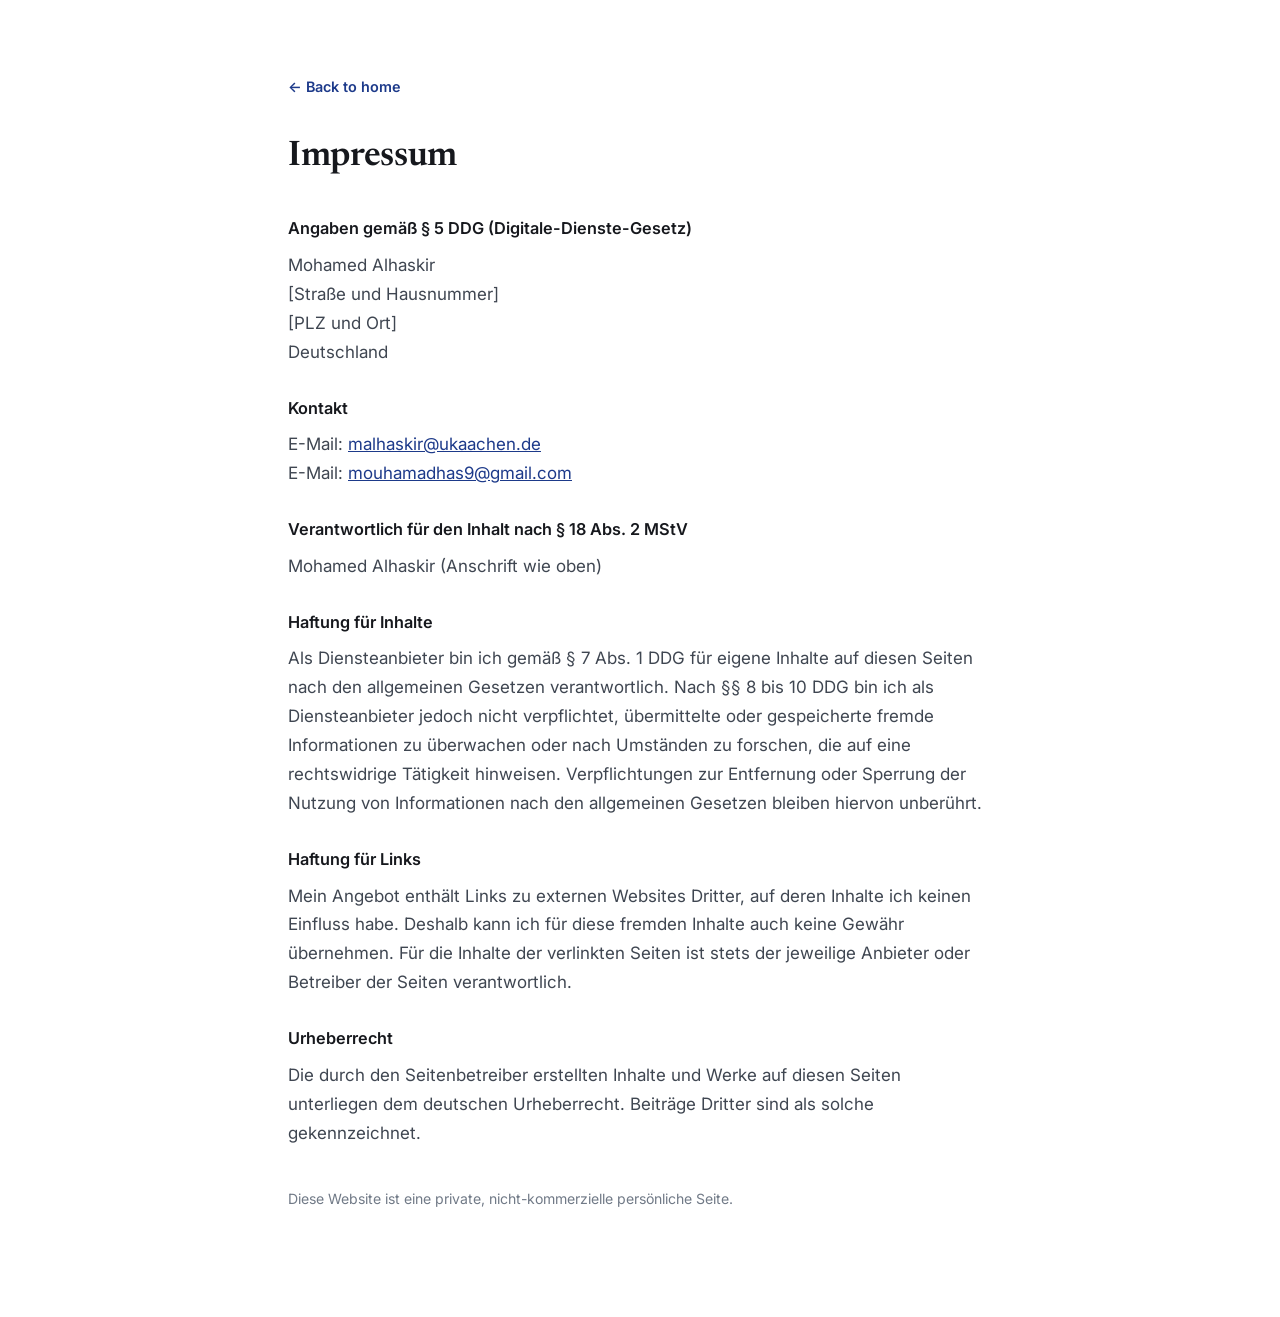
==== impressum.html @ 647da724 "update" ====
<!DOCTYPE html>
<html lang="de">
<head>
    <meta charset="UTF-8">
    <meta name="viewport" content="width=device-width, initial-scale=1.0">
    <title>Impressum — Mohamed Alhaskir</title>
    <meta name="robots" content="noindex, follow">
    <link rel="preconnect" href="https://fonts.googleapis.com">
    <link rel="preconnect" href="https://fonts.gstatic.com" crossorigin>
    <link href="https://fonts.googleapis.com/css2?family=Inter:wght@400;500;600;700&family=Newsreader:opsz,wght@6..72,500;6..72,600&display=swap" rel="stylesheet">
    <link rel="stylesheet" href="style.css">
</head>
<body>
    <main class="legal">
        <a class="back" href="index.html">← Back to home</a>
        <h1>Impressum</h1>

        <h2>Angaben gemäß § 5 DDG (Digitale-Dienste-Gesetz)</h2>
        <p>
            Mohamed Alhaskir<br>
            <!-- TODO: replace the two lines below with your real postal address (legally required in Germany) -->
            [Straße und Hausnummer]<br>
            [PLZ und Ort]<br>
            Deutschland
        </p>

        <h2>Kontakt</h2>
        <p>
            E-Mail: <a href="mailto:malhaskir@ukaachen.de">malhaskir@ukaachen.de</a><br>
            E-Mail: <a href="mailto:mouhamadhas9@gmail.com">mouhamadhas9@gmail.com</a>
        </p>

        <h2>Verantwortlich für den Inhalt nach § 18 Abs. 2 MStV</h2>
        <p>Mohamed Alhaskir (Anschrift wie oben)</p>

        <h2>Haftung für Inhalte</h2>
        <p>
            Als Diensteanbieter bin ich gemäß § 7 Abs. 1 DDG für eigene Inhalte auf diesen Seiten
            nach den allgemeinen Gesetzen verantwortlich. Nach §§ 8 bis 10 DDG bin ich als
            Diensteanbieter jedoch nicht verpflichtet, übermittelte oder gespeicherte fremde
            Informationen zu überwachen oder nach Umständen zu forschen, die auf eine rechtswidrige
            Tätigkeit hinweisen. Verpflichtungen zur Entfernung oder Sperrung der Nutzung von
            Informationen nach den allgemeinen Gesetzen bleiben hiervon unberührt.
        </p>

        <h2>Haftung für Links</h2>
        <p>
            Mein Angebot enthält Links zu externen Websites Dritter, auf deren Inhalte ich keinen
            Einfluss habe. Deshalb kann ich für diese fremden Inhalte auch keine Gewähr übernehmen.
            Für die Inhalte der verlinkten Seiten ist stets der jeweilige Anbieter oder Betreiber
            der Seiten verantwortlich.
        </p>

        <h2>Urheberrecht</h2>
        <p>
            Die durch den Seitenbetreiber erstellten Inhalte und Werke auf diesen Seiten unterliegen
            dem deutschen Urheberrecht. Beiträge Dritter sind als solche gekennzeichnet.
        </p>

        <p class="small">
            Diese Website ist eine private, nicht-kommerzielle persönliche Seite.
        </p>
    </main>
</body>
</html>
---- style.css ----
/* ===========================================================
   Mohamed Alhaskir — Medical AI Researcher
   Clean two-column layout · sticky sidebar · light · navy accent
   =========================================================== */

:root {
    --navy: #1d3a8a;
    --navy-dark: #16306f;
    --ink: #16181d;
    --body: #3f4651;
    --muted: #717a87;
    --line: #e6e8ec;
    --line-soft: #eef0f3;
    --bg: #ffffff;
    --accent-soft: #eef2fb;
    --sidebar-w: 380px;
    --content-max: 760px;
    --font-sans: "Inter", system-ui, -apple-system, "Segoe UI", sans-serif;
    --font-serif: "Newsreader", Georgia, "Times New Roman", serif;
}

* { margin: 0; padding: 0; box-sizing: border-box; }

html { scroll-behavior: smooth; }

body {
    font-family: var(--font-sans);
    color: var(--body);
    background: var(--bg);
    line-height: 1.7;
    font-size: 17px;
    -webkit-font-smoothing: antialiased;
    text-rendering: optimizeLegibility;
}

a { color: inherit; }
strong { color: var(--ink); font-weight: 600; }

/* ---------- Layout shell ---------- */
.layout { display: flex; align-items: flex-start; max-width: 1700px; margin: 0 auto; }

/* ---------- Sidebar ---------- */
.sidebar {
    width: var(--sidebar-w); flex: 0 0 var(--sidebar-w);
    position: sticky; top: 0; height: 100vh;
    padding: 64px 48px;
    border-right: 1px solid var(--line);
}
.sidebar-inner { display: flex; flex-direction: column; justify-content: space-between; height: 100%; }
.eyebrow {
    text-transform: uppercase; letter-spacing: 0.12em; font-size: 0.74rem;
    font-weight: 600; color: var(--navy); margin-bottom: 16px;
}
.sidebar h1 {
    font-family: var(--font-serif); font-weight: 600; color: var(--ink);
    font-size: 2.5rem; line-height: 1.05; letter-spacing: -0.02em;
}
.tagline { margin-top: 18px; font-size: 1rem; color: var(--body); max-width: 280px; }

.side-nav { margin-top: 40px; }
.side-nav ul { list-style: none; }
.side-nav li { margin: 2px 0; }
.side-link {
    display: inline-block; position: relative; padding: 4px 0 4px 0;
    color: var(--muted); text-decoration: none; font-size: 0.92rem; font-weight: 600;
    letter-spacing: 0.02em; transition: color .2s, padding .2s;
}
.side-link::before {
    content: ""; position: absolute; left: 0; top: 50%; width: 0; height: 1.5px;
    background: var(--ink); transition: width .25s; transform: translateY(-50%);
}
.side-link:hover { color: var(--ink); padding-left: 34px; }
.side-link:hover::before { width: 24px; }
.side-link.active { color: var(--ink); padding-left: 34px; }
.side-link.active::before { width: 24px; background: var(--navy); }

.sidebar-bottom { display: flex; flex-direction: column; gap: 22px; }
.side-contact { list-style: none; display: flex; flex-direction: column; gap: 8px; }
.side-contact a { color: var(--muted); text-decoration: none; font-size: 0.88rem; transition: color .2s; word-break: break-word; }
.side-contact a:hover { color: var(--navy); }

.heritage { margin: 4px 0 0; display: flex; flex-direction: column; align-items: flex-start; gap: 7px; }
.aleppo-logo { width: 96px; height: auto; opacity: 0.9; }
.heritage figcaption {
    font-size: 0.68rem; text-transform: uppercase; letter-spacing: 0.12em;
    color: var(--muted); font-weight: 600;
}

.btn {
    display: inline-flex; align-items: center; justify-content: center;
    padding: 11px 22px; border-radius: 7px; font-size: 0.9rem; font-weight: 600;
    text-decoration: none; transition: all .2s; cursor: pointer; border: 1px solid transparent;
    align-self: flex-start;
}
.btn-primary { background: var(--navy); color: #fff; }
.btn-primary:hover { background: var(--navy-dark); }

/* ---------- Content ---------- */
.content { flex: 1 1 auto; min-width: 0; padding: 72px 96px; max-width: none; }
.block { padding: 36px 0; }
.block:first-child { padding-top: 0; }
.block-title {
    font-family: var(--font-serif); font-weight: 600; color: var(--ink);
    font-size: 1.55rem; letter-spacing: -0.01em; margin-bottom: 30px;
    padding-bottom: 12px; border-bottom: 1px solid var(--line);
}
.block-title.sub { margin-top: 56px; }

/* ---------- About ---------- */
.about { display: grid; grid-template-columns: 1fr 200px; gap: 44px; align-items: start; }
.about-text p { margin-bottom: 18px; }
.interests { margin-top: 24px; display: flex; flex-wrap: wrap; gap: 9px; }
.interests span {
    font-size: 0.83rem; font-weight: 500; color: var(--navy);
    background: var(--accent-soft); padding: 6px 13px; border-radius: 999px;
}
.lang-box { border-left: 2px solid var(--line); padding-left: 22px; }
.lang-box h3 {
    font-size: 0.7rem; text-transform: uppercase; letter-spacing: 0.1em;
    color: var(--muted); font-weight: 600; margin-bottom: 12px;
}
.lang { list-style: none; }
.lang li { display: flex; justify-content: space-between; padding: 6px 0; font-size: 0.92rem; }
.lang span { color: var(--ink); font-weight: 500; }
.lang em { color: var(--muted); font-style: normal; font-size: 0.85rem; }

/* ---------- Entries ---------- */
.entries { display: flex; flex-direction: column; gap: 30px; }
.entry-head { display: flex; justify-content: space-between; align-items: baseline; gap: 18px; }
.entry-head h3 { font-size: 1.08rem; font-weight: 600; color: var(--ink); }
.entry-head h3 a { color: inherit; text-decoration: none; border-bottom: 1px solid var(--line); transition: color .2s, border-color .2s; }
.entry-head h3 a:hover { color: var(--navy); border-color: var(--navy); }
.org { color: var(--muted); font-size: 0.9rem; margin-top: 3px; }
.date { color: var(--navy); font-size: 0.83rem; font-weight: 600; white-space: nowrap; }
.entry.compact { padding: 6px 0; }
.bullets { list-style: none; margin-top: 13px; }
.bullets li { position: relative; padding-left: 20px; margin-bottom: 10px; font-size: 0.97rem; }
.bullets li::before {
    content: ""; position: absolute; left: 0; top: 11px;
    width: 6px; height: 6px; border-radius: 50%; background: var(--navy);
}

/* ---------- Skills ---------- */
.skills { display: flex; flex-direction: column; }
.skill-row {
    display: grid; grid-template-columns: 210px 1fr; gap: 24px;
    padding: 20px 0; border-bottom: 1px solid var(--line-soft);
}
.skill-row:first-child { padding-top: 0; }
.skill-row:last-child { border-bottom: 0; padding-bottom: 0; }
.skill-row h3 { font-size: 0.98rem; font-weight: 600; color: var(--ink); }
.skill-row p { color: var(--body); font-size: 0.96rem; }

/* ---------- Publications ---------- */
.pubs { list-style: none; counter-reset: p; }
.pubs li {
    counter-increment: p; position: relative; padding: 18px 0 18px 44px;
    border-bottom: 1px solid var(--line-soft);
}
.pubs li:first-child { padding-top: 0; }
.pubs li:first-child::before { top: 0; }
.pubs li:last-child { border-bottom: 0; padding-bottom: 0; }
.pubs li::before {
    content: counter(p, decimal-leading-zero); position: absolute; left: 0; top: 18px;
    font-variant-numeric: tabular-nums; color: var(--muted); font-size: 0.92rem; font-weight: 600;
}
.pub-title { color: var(--ink); font-weight: 600; font-size: 1rem; line-height: 1.45; }
.pub-title a { color: inherit; text-decoration: none; transition: color .2s; }
.pub-title a:hover { color: var(--navy); text-decoration: underline; text-underline-offset: 3px; }
.pub-meta { color: var(--muted); font-size: 0.88rem; margin-top: 5px; }
.pubs-note { margin-top: 22px; font-size: 0.84rem; color: var(--muted); }
.pubs-note a { color: var(--navy); text-decoration: none; }
.pubs-note a:hover { text-decoration: underline; text-underline-offset: 3px; }
.tag {
    display: inline-block; margin-left: 6px; font-size: 0.7rem; font-weight: 600;
    color: var(--navy); background: var(--accent-soft); padding: 2px 9px; border-radius: 4px;
    vertical-align: middle;
}

/* ---------- Contact ---------- */
.contact-lede { font-size: 1.05rem; max-width: 560px; margin-bottom: 28px; }
.contact-list { display: grid; grid-template-columns: 1fr 1fr; gap: 1px; background: var(--line); border: 1px solid var(--line); border-radius: 10px; overflow: hidden; }
.contact-list a {
    background: #fff; padding: 18px 20px; text-decoration: none;
    display: flex; flex-direction: column; color: var(--ink); font-weight: 500;
    font-size: 0.95rem; transition: background .2s; word-break: break-word;
}
.contact-list a:hover { background: #fafbfc; }
.contact-list span {
    text-transform: uppercase; letter-spacing: 0.08em; font-size: 0.68rem;
    color: var(--muted); font-weight: 600; margin-bottom: 6px;
}

/* ---------- Content footer ---------- */
.content-footer {
    margin-top: 56px; padding-top: 24px; border-top: 1px solid var(--line);
    display: flex; justify-content: space-between; align-items: center; flex-wrap: wrap; gap: 10px;
}
.content-footer p { color: var(--muted); font-size: 0.88rem; }
.content-footer a { color: var(--muted); text-decoration: none; font-size: 0.88rem; transition: color .2s; }
.content-footer a:hover { color: var(--ink); }
.content-footer p a { font-size: inherit; }

/* ---------- Legal page (Impressum) ---------- */
.legal { max-width: 760px; margin: 0 auto; padding: 72px 28px 96px; }
.legal .back { display: inline-block; margin-bottom: 28px; color: var(--navy); text-decoration: none; font-size: 0.9rem; font-weight: 600; }
.legal .back:hover { text-decoration: underline; text-underline-offset: 3px; }
.legal h1 { font-family: var(--font-serif); font-weight: 600; color: var(--ink); font-size: 2.2rem; letter-spacing: -0.01em; margin-bottom: 28px; }
.legal h2 { font-size: 1.02rem; font-weight: 600; color: var(--ink); margin: 28px 0 8px; }
.legal p { color: var(--body); margin-bottom: 10px; }
.legal a { color: var(--navy); }
.legal .small { font-size: 0.88rem; color: var(--muted); margin-top: 40px; }

/* ---------- Reveal ---------- */
.reveal { opacity: 0; transform: translateY(14px); transition: opacity .6s ease, transform .6s ease; }
.reveal.visible { opacity: 1; transform: translateY(0); }

/* ---------- Mobile toggle (hidden on desktop) ---------- */
.nav-toggle { display: none; }

/* ---------- Responsive ---------- */
@media (max-width: 960px) {
    :root { --sidebar-w: 300px; }
    .sidebar { padding: 48px 36px; }
    .sidebar h1 { font-size: 2.1rem; }
    .content { padding: 56px 44px; }
    .about { grid-template-columns: 1fr; gap: 28px; }
    .lang-box { border-left: 0; border-top: 1px solid var(--line); padding-left: 0; padding-top: 20px; }
}

@media (max-width: 720px) {
    .layout { flex-direction: column; }
    .sidebar {
        position: static; width: 100%; flex-basis: auto; height: auto;
        border-right: 0; border-bottom: 1px solid var(--line);
        padding: 44px 28px 32px;
    }
    .sidebar-inner { display: block; }
    .sidebar h1 { font-size: 2.3rem; }
    .tagline { max-width: 520px; }
    .side-nav { margin-top: 26px; }
    .side-nav ul { display: flex; flex-wrap: wrap; gap: 6px 22px; }
    .side-link { padding: 2px 0 !important; }
    .side-link::before { display: none; }
    .side-link:hover, .side-link.active { padding-left: 0; }
    .sidebar-bottom { margin-top: 28px; }
    .content { padding: 40px 28px; max-width: 100%; }
    .skill-row { grid-template-columns: 1fr; gap: 6px; }
    .contact-list { grid-template-columns: 1fr; }
}

@media (max-width: 480px) {
    body { font-size: 16px; }
    .entry-head { flex-direction: column; gap: 4px; }
    .date { order: -1; }
}

@media (prefers-reduced-motion: reduce) {
    *, *::before, *::after { animation: none !important; transition: none !important; }
    html { scroll-behavior: auto; }
    .reveal { opacity: 1; transform: none; }
}
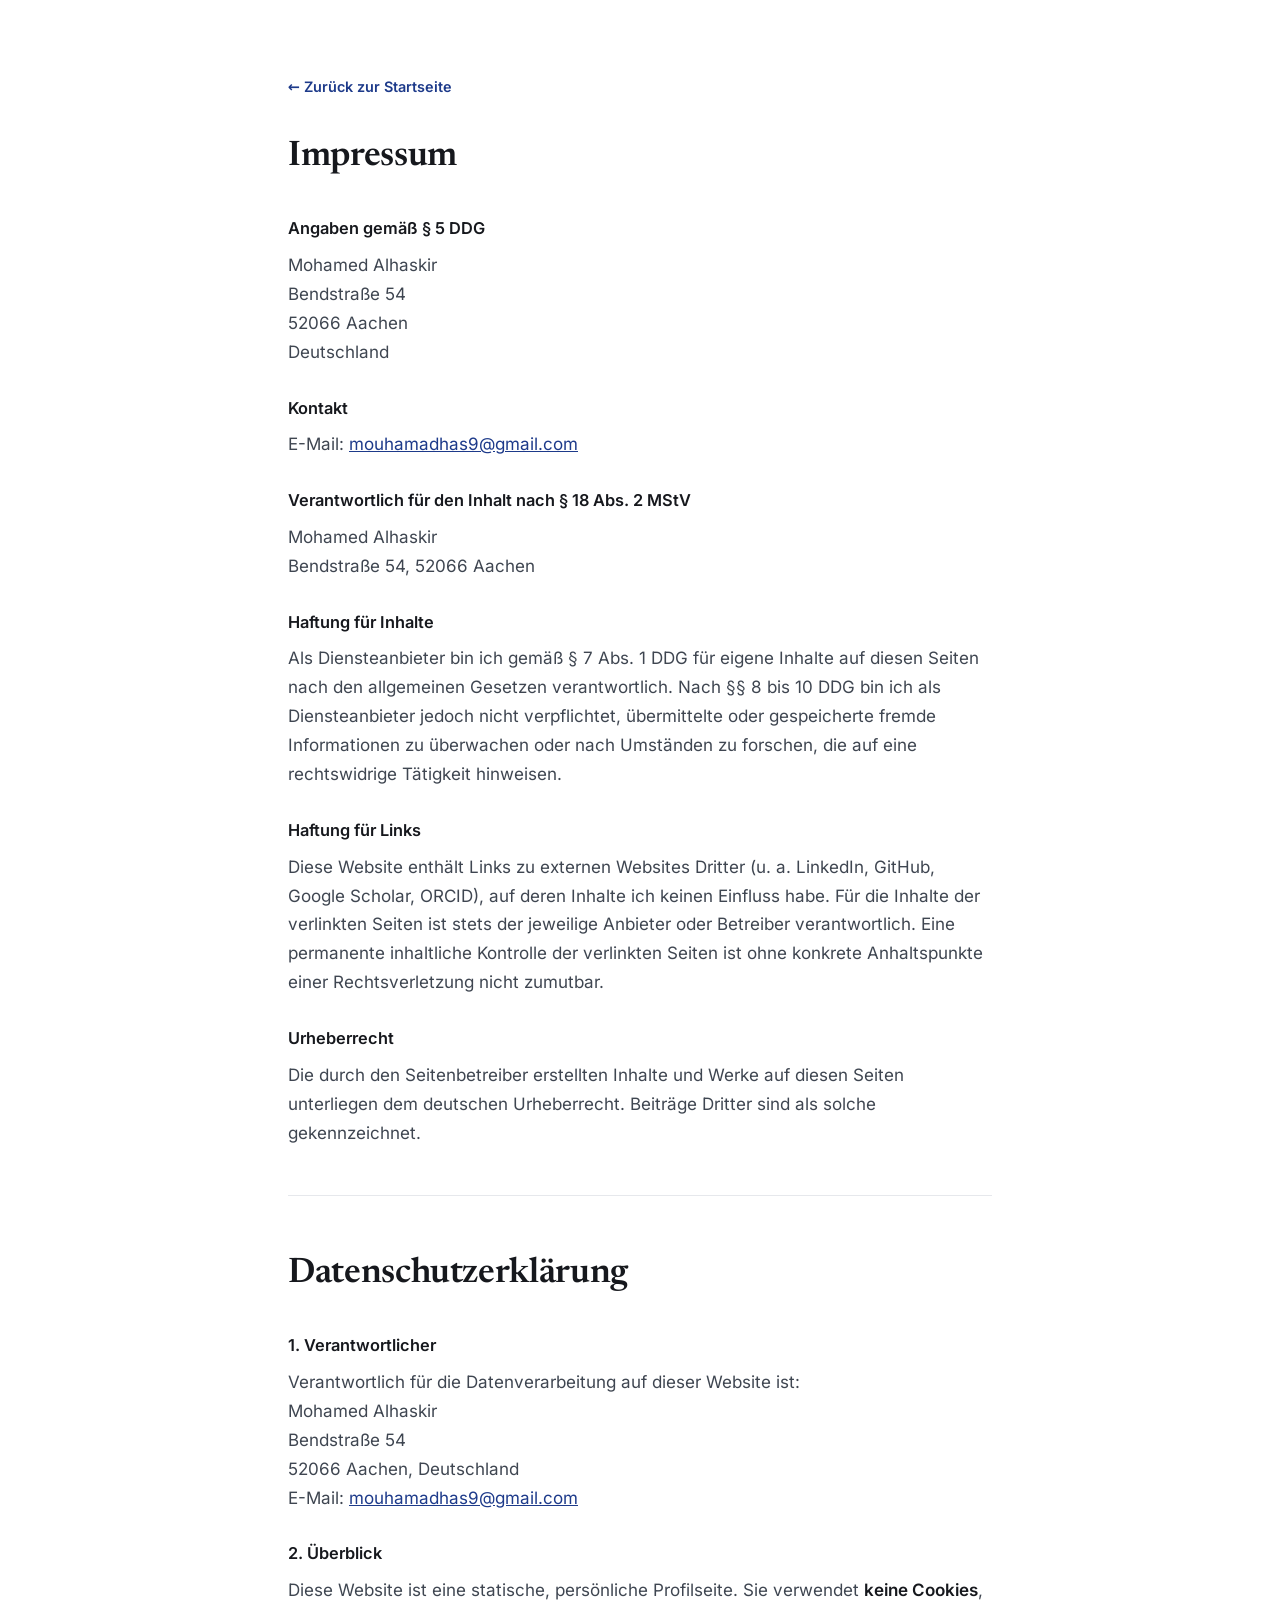
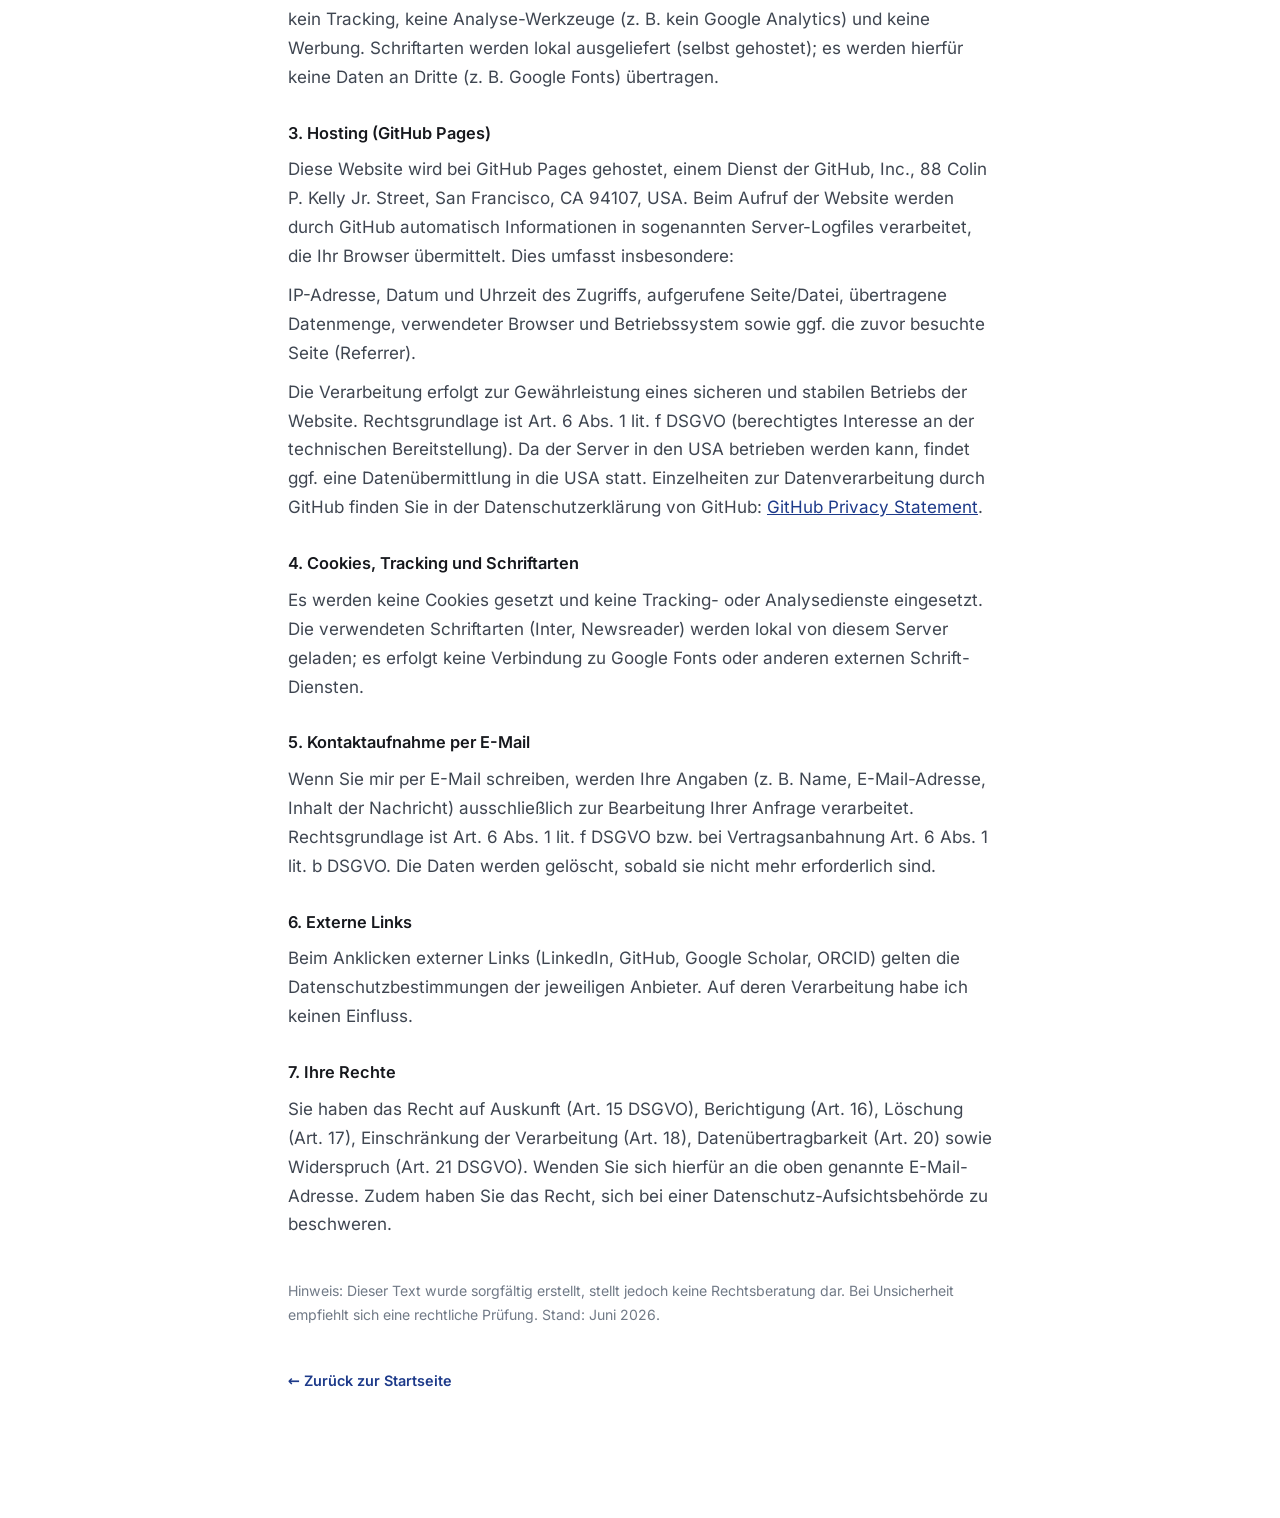
==== commit bd2fd7e7: "update" ====
--- a/impressum.html
+++ b/impressum.html
@@ -3,63 +3,148 @@
 <head>
     <meta charset="UTF-8">
     <meta name="viewport" content="width=device-width, initial-scale=1.0">
-    <title>Impressum — Mohamed Alhaskir</title>
+    <title>Impressum &amp; Datenschutz — Mohamed Alhaskir</title>
     <meta name="robots" content="noindex, follow">
-    <link rel="preconnect" href="https://fonts.googleapis.com">
-    <link rel="preconnect" href="https://fonts.gstatic.com" crossorigin>
-    <link href="https://fonts.googleapis.com/css2?family=Inter:wght@400;500;600;700&family=Newsreader:opsz,wght@6..72,500;6..72,600&display=swap" rel="stylesheet">
+    <link rel="canonical" href="https://mohamed-alhaskir.github.io/impressum.html">
+    <link rel="stylesheet" href="fonts.css">
     <link rel="stylesheet" href="style.css">
 </head>
 <body>
     <main class="legal">
-        <a class="back" href="index.html">← Back to home</a>
+        <a href="index.html" class="back">← Zurück zur Startseite</a>
+
         <h1>Impressum</h1>
 
-        <h2>Angaben gemäß § 5 DDG (Digitale-Dienste-Gesetz)</h2>
+        <h2>Angaben gemäß § 5 DDG</h2>
         <p>
             Mohamed Alhaskir<br>
-            <!-- TODO: replace the two lines below with your real postal address (legally required in Germany) -->
-            [Straße und Hausnummer]<br>
-            [PLZ und Ort]<br>
+            Bendstraße 54<br>
+            52066 Aachen<br>
             Deutschland
         </p>
 
         <h2>Kontakt</h2>
         <p>
-            E-Mail: <a href="mailto:malhaskir@ukaachen.de">malhaskir@ukaachen.de</a><br>
             E-Mail: <a href="mailto:mouhamadhas9@gmail.com">mouhamadhas9@gmail.com</a>
         </p>
 
         <h2>Verantwortlich für den Inhalt nach § 18 Abs. 2 MStV</h2>
-        <p>Mohamed Alhaskir (Anschrift wie oben)</p>
+        <p>
+            Mohamed Alhaskir<br>
+            Bendstraße 54, 52066 Aachen
+        </p>
 
         <h2>Haftung für Inhalte</h2>
         <p>
-            Als Diensteanbieter bin ich gemäß § 7 Abs. 1 DDG für eigene Inhalte auf diesen Seiten
-            nach den allgemeinen Gesetzen verantwortlich. Nach §§ 8 bis 10 DDG bin ich als
-            Diensteanbieter jedoch nicht verpflichtet, übermittelte oder gespeicherte fremde
-            Informationen zu überwachen oder nach Umständen zu forschen, die auf eine rechtswidrige
-            Tätigkeit hinweisen. Verpflichtungen zur Entfernung oder Sperrung der Nutzung von
-            Informationen nach den allgemeinen Gesetzen bleiben hiervon unberührt.
+            Als Diensteanbieter bin ich gemäß § 7 Abs. 1 DDG für eigene Inhalte auf
+            diesen Seiten nach den allgemeinen Gesetzen verantwortlich. Nach §§ 8 bis 10 DDG
+            bin ich als Diensteanbieter jedoch nicht verpflichtet, übermittelte oder
+            gespeicherte fremde Informationen zu überwachen oder nach Umständen zu
+            forschen, die auf eine rechtswidrige Tätigkeit hinweisen.
         </p>
 
         <h2>Haftung für Links</h2>
         <p>
-            Mein Angebot enthält Links zu externen Websites Dritter, auf deren Inhalte ich keinen
-            Einfluss habe. Deshalb kann ich für diese fremden Inhalte auch keine Gewähr übernehmen.
-            Für die Inhalte der verlinkten Seiten ist stets der jeweilige Anbieter oder Betreiber
-            der Seiten verantwortlich.
+            Diese Website enthält Links zu externen Websites Dritter (u. a. LinkedIn,
+            GitHub, Google Scholar, ORCID), auf deren Inhalte ich keinen Einfluss habe.
+            Für die Inhalte der verlinkten Seiten ist stets der jeweilige Anbieter oder
+            Betreiber verantwortlich. Eine permanente inhaltliche Kontrolle der
+            verlinkten Seiten ist ohne konkrete Anhaltspunkte einer Rechtsverletzung
+            nicht zumutbar.
         </p>
 
         <h2>Urheberrecht</h2>
         <p>
-            Die durch den Seitenbetreiber erstellten Inhalte und Werke auf diesen Seiten unterliegen
-            dem deutschen Urheberrecht. Beiträge Dritter sind als solche gekennzeichnet.
+            Die durch den Seitenbetreiber erstellten Inhalte und Werke auf diesen Seiten
+            unterliegen dem deutschen Urheberrecht. Beiträge Dritter sind als solche
+            gekennzeichnet.
+        </p>
+
+        <hr style="border:0;border-top:1px solid var(--line);margin:48px 0;">
+
+        <h1 id="datenschutz">Datenschutzerklärung</h1>
+
+        <h2>1. Verantwortlicher</h2>
+        <p>
+            Verantwortlich für die Datenverarbeitung auf dieser Website ist:<br>
+            Mohamed Alhaskir<br>
+            Bendstraße 54<br>
+            52066 Aachen, Deutschland<br>
+            E-Mail: <a href="mailto:mouhamadhas9@gmail.com">mouhamadhas9@gmail.com</a>
+        </p>
+
+        <h2>2. Überblick</h2>
+        <p>
+            Diese Website ist eine statische, persönliche Profilseite. Sie verwendet
+            <strong>keine Cookies</strong>, kein Tracking, keine Analyse-Werkzeuge
+            (z. B. kein Google Analytics) und keine Werbung. Schriftarten werden lokal
+            ausgeliefert (selbst gehostet); es werden hierfür keine Daten an Dritte
+            (z. B. Google Fonts) übertragen.
+        </p>
+
+        <h2>3. Hosting (GitHub Pages)</h2>
+        <p>
+            Diese Website wird bei GitHub Pages gehostet, einem Dienst der
+            GitHub, Inc., 88 Colin P. Kelly Jr. Street, San Francisco, CA 94107, USA.
+            Beim Aufruf der Website werden durch GitHub automatisch Informationen in
+            sogenannten Server-Logfiles verarbeitet, die Ihr Browser übermittelt. Dies
+            umfasst insbesondere:
+        </p>
+        <p>
+            IP-Adresse, Datum und Uhrzeit des Zugriffs, aufgerufene Seite/Datei,
+            übertragene Datenmenge, verwendeter Browser und Betriebssystem sowie ggf.
+            die zuvor besuchte Seite (Referrer).
+        </p>
+        <p>
+            Die Verarbeitung erfolgt zur Gewährleistung eines sicheren und stabilen
+            Betriebs der Website. Rechtsgrundlage ist Art. 6 Abs. 1 lit. f DSGVO
+            (berechtigtes Interesse an der technischen Bereitstellung). Da der Server in
+            den USA betrieben werden kann, findet ggf. eine Datenübermittlung in die USA
+            statt. Einzelheiten zur Datenverarbeitung durch GitHub finden Sie in der
+            Datenschutzerklärung von GitHub:
+            <a href="https://docs.github.com/site-policy/privacy-policies/github-general-privacy-statement" target="_blank" rel="noopener">GitHub Privacy Statement</a>.
+        </p>
+
+        <h2>4. Cookies, Tracking und Schriftarten</h2>
+        <p>
+            Es werden keine Cookies gesetzt und keine Tracking- oder Analysedienste
+            eingesetzt. Die verwendeten Schriftarten (Inter, Newsreader) werden lokal
+            von diesem Server geladen; es erfolgt keine Verbindung zu Google Fonts oder
+            anderen externen Schrift-Diensten.
+        </p>
+
+        <h2>5. Kontaktaufnahme per E-Mail</h2>
+        <p>
+            Wenn Sie mir per E-Mail schreiben, werden Ihre Angaben (z. B. Name,
+            E-Mail-Adresse, Inhalt der Nachricht) ausschließlich zur Bearbeitung Ihrer
+            Anfrage verarbeitet. Rechtsgrundlage ist Art. 6 Abs. 1 lit. f DSGVO bzw. bei
+            Vertragsanbahnung Art. 6 Abs. 1 lit. b DSGVO. Die Daten werden gelöscht,
+            sobald sie nicht mehr erforderlich sind.
+        </p>
+
+        <h2>6. Externe Links</h2>
+        <p>
+            Beim Anklicken externer Links (LinkedIn, GitHub, Google Scholar, ORCID)
+            gelten die Datenschutzbestimmungen der jeweiligen Anbieter. Auf deren
+            Verarbeitung habe ich keinen Einfluss.
+        </p>
+
+        <h2>7. Ihre Rechte</h2>
+        <p>
+            Sie haben das Recht auf Auskunft (Art. 15 DSGVO), Berichtigung (Art. 16),
+            Löschung (Art. 17), Einschränkung der Verarbeitung (Art. 18), Datenüber­tragbarkeit
+            (Art. 20) sowie Widerspruch (Art. 21 DSGVO). Wenden Sie sich hierfür an die
+            oben genannte E-Mail-Adresse. Zudem haben Sie das Recht, sich bei einer
+            Datenschutz-Aufsichtsbehörde zu beschweren.
         </p>
 
         <p class="small">
-            Diese Website ist eine private, nicht-kommerzielle persönliche Seite.
+            Hinweis: Dieser Text wurde sorgfältig erstellt, stellt jedoch keine
+            Rechtsberatung dar. Bei Unsicherheit empfiehlt sich eine rechtliche Prüfung.
+            Stand: Juni 2026.
         </p>
+
+        <a href="index.html" class="back" style="margin-top:32px;">← Zurück zur Startseite</a>
     </main>
 </body>
 </html>
--- a/fonts.css
+++ b/fonts.css
@@ -0,0 +1,23 @@
+/* ===========================================================
+   Self-hosted fonts (GDPR-clean — no third-party requests)
+   Inter + Newsreader, Latin subset, variable weight axis.
+   Downloaded from Google Fonts (Open Font License).
+   =========================================================== */
+
+@font-face {
+    font-family: 'Inter';
+    font-style: normal;
+    font-weight: 100 900;
+    font-display: swap;
+    src: url(fonts/inter-latin.woff2) format('woff2');
+    unicode-range: U+0000-00FF, U+0131, U+0152-0153, U+02BB-02BC, U+02C6, U+02DA, U+02DC, U+0304, U+0308, U+0329, U+2000-206F, U+20AC, U+2122, U+2191, U+2193, U+2212, U+2215, U+FEFF, U+FFFD;
+}
+
+@font-face {
+    font-family: 'Newsreader';
+    font-style: normal;
+    font-weight: 200 800;
+    font-display: swap;
+    src: url(fonts/newsreader-latin.woff2) format('woff2');
+    unicode-range: U+0000-00FF, U+0131, U+0152-0153, U+02BB-02BC, U+02C6, U+02DA, U+02DC, U+0304, U+0308, U+0329, U+2000-206F, U+20AC, U+2122, U+2191, U+2193, U+2212, U+2215, U+FEFF, U+FFFD;
+}
--- a/style.css
+++ b/style.css
@@ -80,11 +80,9 @@
 .side-contact a:hover { color: var(--navy); }
 
 .heritage { margin: 4px 0 0; display: flex; flex-direction: column; align-items: flex-start; gap: 7px; }
+.heritage-logos { display: flex; align-items: center; gap: 14px; }
 .aleppo-logo { width: 96px; height: auto; opacity: 0.9; }
-.heritage figcaption {
-    font-size: 0.68rem; text-transform: uppercase; letter-spacing: 0.12em;
-    color: var(--muted); font-weight: 600;
-}
+.charlemagne-logo { width: 120px; height: auto; opacity: 0.9; }
 
 .btn {
     display: inline-flex; align-items: center; justify-content: center;
@@ -107,22 +105,13 @@
 .block-title.sub { margin-top: 56px; }
 
 /* ---------- About ---------- */
-.about { display: grid; grid-template-columns: 1fr 200px; gap: 44px; align-items: start; }
+.about { display: block; }
 .about-text p { margin-bottom: 18px; }
 .interests { margin-top: 24px; display: flex; flex-wrap: wrap; gap: 9px; }
 .interests span {
     font-size: 0.83rem; font-weight: 500; color: var(--navy);
     background: var(--accent-soft); padding: 6px 13px; border-radius: 999px;
 }
-.lang-box { border-left: 2px solid var(--line); padding-left: 22px; }
-.lang-box h3 {
-    font-size: 0.7rem; text-transform: uppercase; letter-spacing: 0.1em;
-    color: var(--muted); font-weight: 600; margin-bottom: 12px;
-}
-.lang { list-style: none; }
-.lang li { display: flex; justify-content: space-between; padding: 6px 0; font-size: 0.92rem; }
-.lang span { color: var(--ink); font-weight: 500; }
-.lang em { color: var(--muted); font-style: normal; font-size: 0.85rem; }
 
 /* ---------- Entries ---------- */
 .entries { display: flex; flex-direction: column; gap: 30px; }
@@ -200,6 +189,7 @@
 .content-footer a { color: var(--muted); text-decoration: none; font-size: 0.88rem; transition: color .2s; }
 .content-footer a:hover { color: var(--ink); }
 .content-footer p a { font-size: inherit; }
+.footer-links { display: flex; gap: 22px; flex-wrap: wrap; }
 
 /* ---------- Legal page (Impressum) ---------- */
 .legal { max-width: 760px; margin: 0 auto; padding: 72px 28px 96px; }
@@ -224,8 +214,6 @@
     .sidebar { padding: 48px 36px; }
     .sidebar h1 { font-size: 2.1rem; }
     .content { padding: 56px 44px; }
-    .about { grid-template-columns: 1fr; gap: 28px; }
-    .lang-box { border-left: 0; border-top: 1px solid var(--line); padding-left: 0; padding-top: 20px; }
 }
 
 @media (max-width: 720px) {
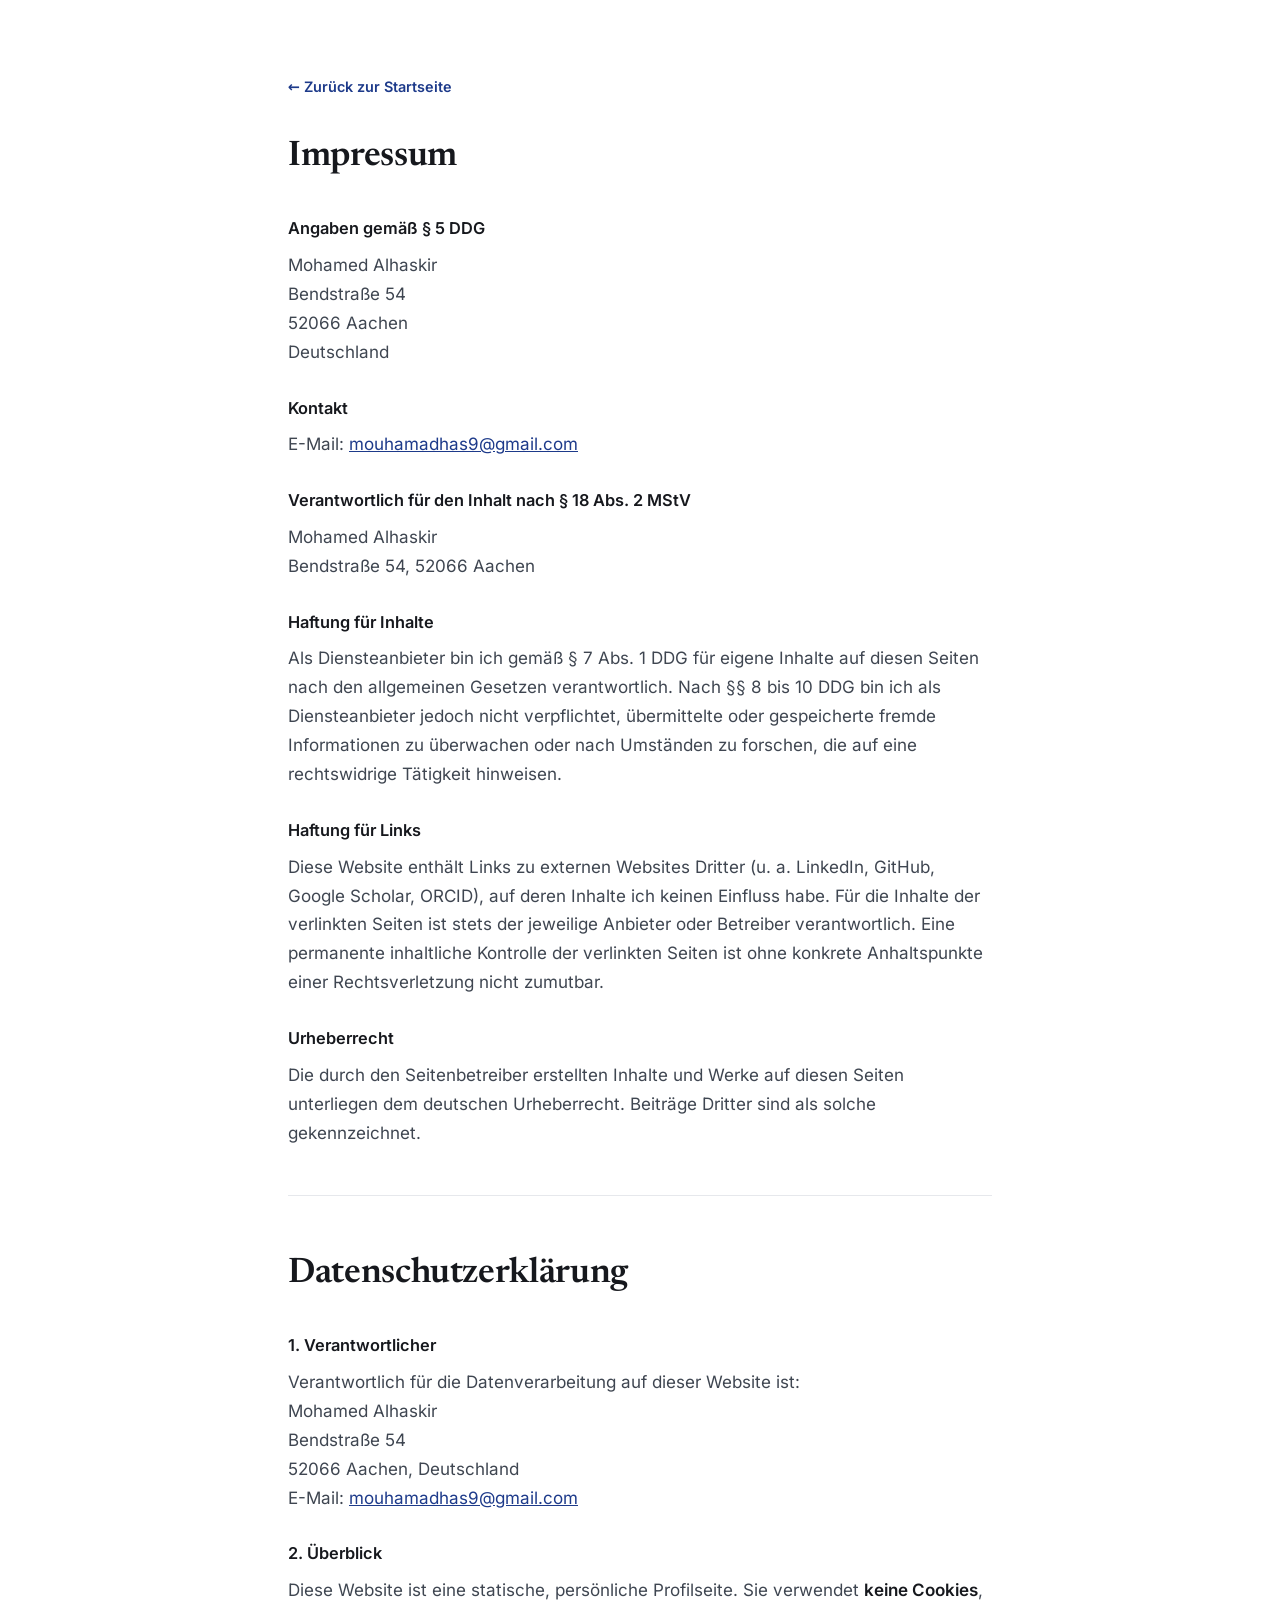
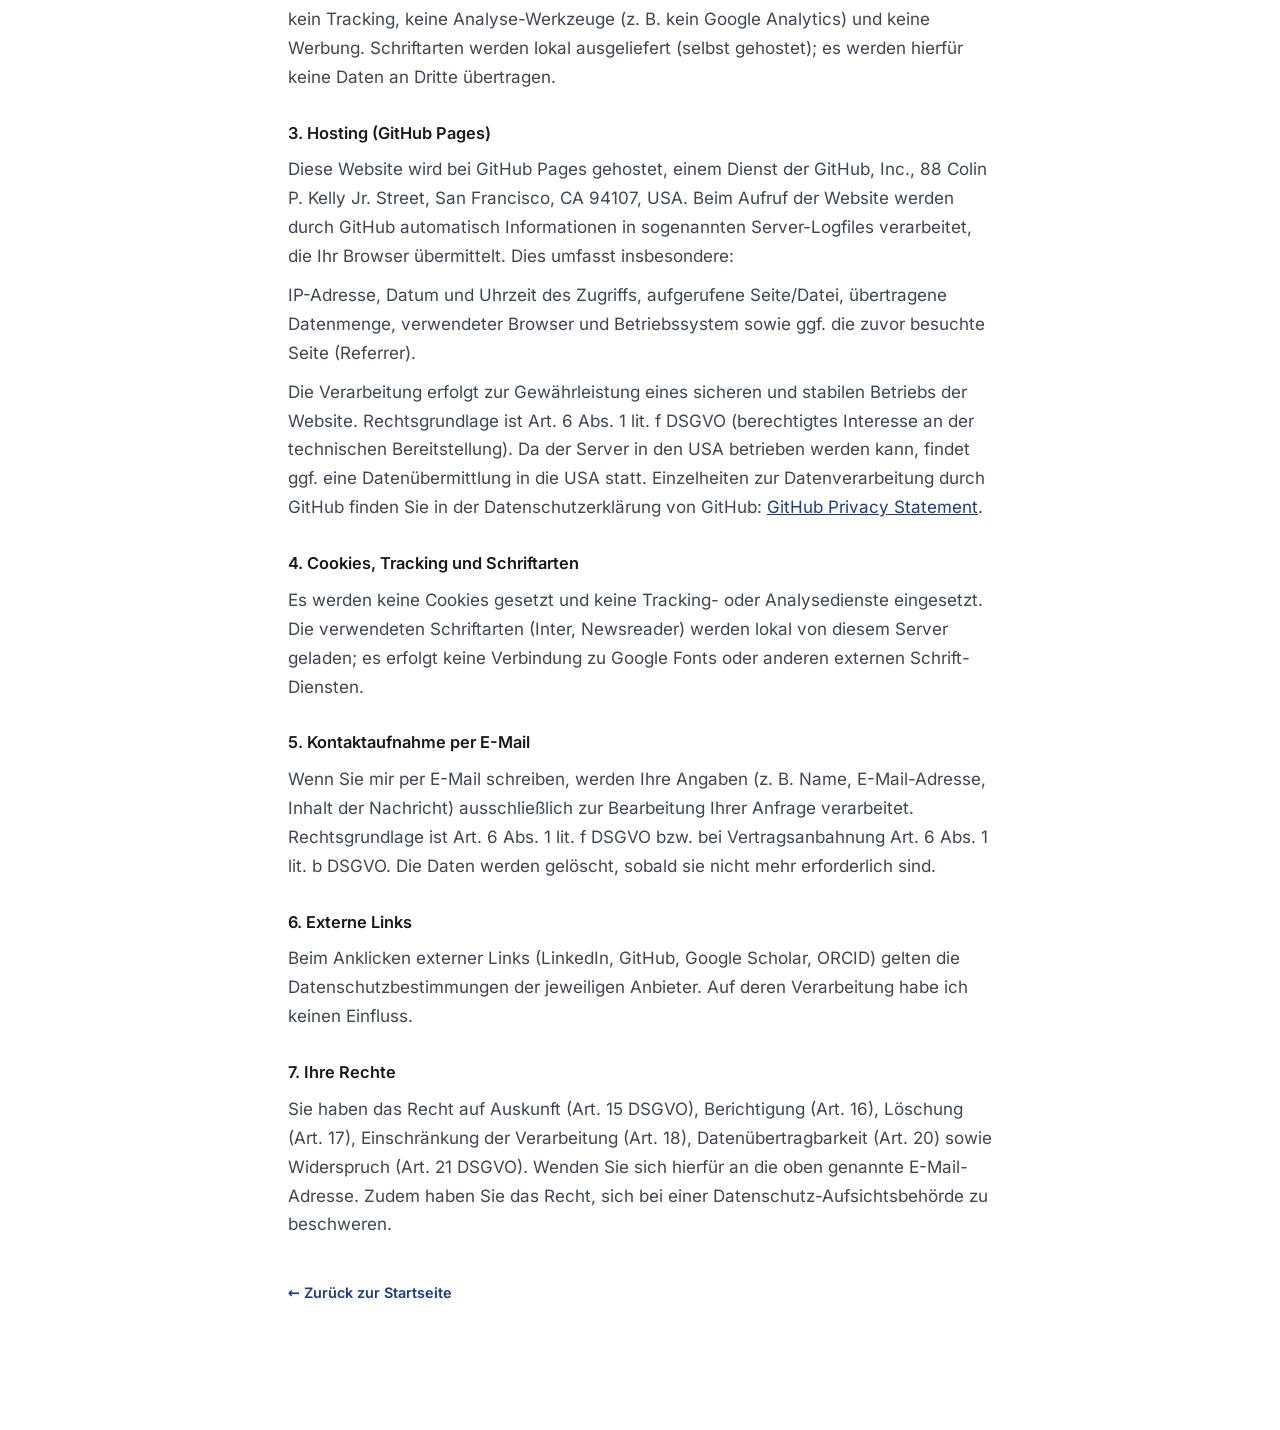
==== commit 747471d1: "update" ====
--- a/impressum.html
+++ b/impressum.html
@@ -79,7 +79,7 @@
             <strong>keine Cookies</strong>, kein Tracking, keine Analyse-Werkzeuge
             (z. B. kein Google Analytics) und keine Werbung. Schriftarten werden lokal
             ausgeliefert (selbst gehostet); es werden hierfür keine Daten an Dritte
-            (z. B. Google Fonts) übertragen.
+            übertragen.
         </p>
 
         <h2>3. Hosting (GitHub Pages)</h2>
@@ -138,11 +138,6 @@
             Datenschutz-Aufsichtsbehörde zu beschweren.
         </p>
 
-        <p class="small">
-            Hinweis: Dieser Text wurde sorgfältig erstellt, stellt jedoch keine
-            Rechtsberatung dar. Bei Unsicherheit empfiehlt sich eine rechtliche Prüfung.
-            Stand: Juni 2026.
-        </p>
 
         <a href="index.html" class="back" style="margin-top:32px;">← Zurück zur Startseite</a>
     </main>
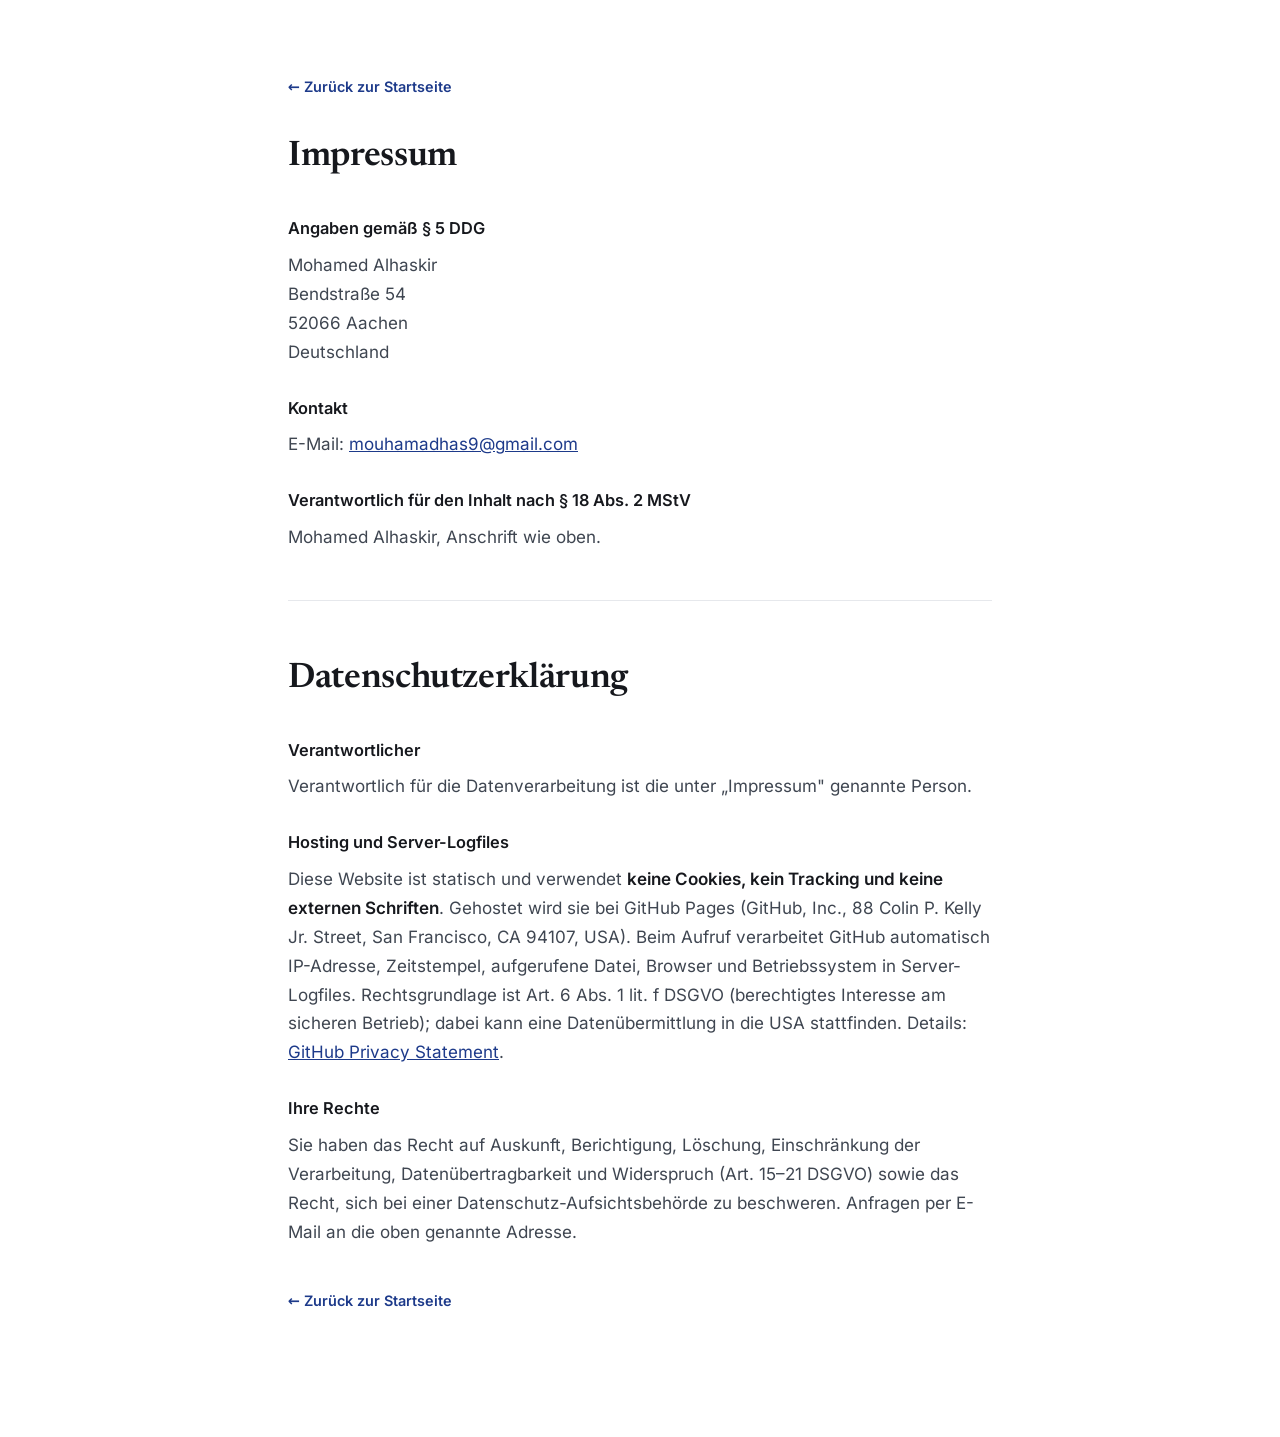
==== commit 1110baf0: "update" ====
--- a/impressum.html
+++ b/impressum.html
@@ -6,6 +6,7 @@
     <title>Impressum &amp; Datenschutz — Mohamed Alhaskir</title>
     <meta name="robots" content="noindex, follow">
     <link rel="canonical" href="https://mohamed-alhaskir.github.io/impressum.html">
+    <link rel="icon" href="favicon.svg" type="image/svg+xml">
     <link rel="stylesheet" href="fonts.css">
     <link rel="stylesheet" href="style.css">
 </head>
@@ -29,115 +30,34 @@
         </p>
 
         <h2>Verantwortlich für den Inhalt nach § 18 Abs. 2 MStV</h2>
-        <p>
-            Mohamed Alhaskir<br>
-            Bendstraße 54, 52066 Aachen
-        </p>
-
-        <h2>Haftung für Inhalte</h2>
-        <p>
-            Als Diensteanbieter bin ich gemäß § 7 Abs. 1 DDG für eigene Inhalte auf
-            diesen Seiten nach den allgemeinen Gesetzen verantwortlich. Nach §§ 8 bis 10 DDG
-            bin ich als Diensteanbieter jedoch nicht verpflichtet, übermittelte oder
-            gespeicherte fremde Informationen zu überwachen oder nach Umständen zu
-            forschen, die auf eine rechtswidrige Tätigkeit hinweisen.
-        </p>
-
-        <h2>Haftung für Links</h2>
-        <p>
-            Diese Website enthält Links zu externen Websites Dritter (u. a. LinkedIn,
-            GitHub, Google Scholar, ORCID), auf deren Inhalte ich keinen Einfluss habe.
-            Für die Inhalte der verlinkten Seiten ist stets der jeweilige Anbieter oder
-            Betreiber verantwortlich. Eine permanente inhaltliche Kontrolle der
-            verlinkten Seiten ist ohne konkrete Anhaltspunkte einer Rechtsverletzung
-            nicht zumutbar.
-        </p>
-
-        <h2>Urheberrecht</h2>
-        <p>
-            Die durch den Seitenbetreiber erstellten Inhalte und Werke auf diesen Seiten
-            unterliegen dem deutschen Urheberrecht. Beiträge Dritter sind als solche
-            gekennzeichnet.
-        </p>
+        <p>Mohamed Alhaskir, Anschrift wie oben.</p>
 
         <hr style="border:0;border-top:1px solid var(--line);margin:48px 0;">
 
-        <h1 id="datenschutz">Datenschutzerklärung</h1>
+        <h2 id="datenschutz">Datenschutzerklärung</h2>
 
-        <h2>1. Verantwortlicher</h2>
+        <h2>Verantwortlicher</h2>
+        <p>Verantwortlich für die Datenverarbeitung ist die unter „Impressum" genannte Person.</p>
+
+        <h2>Hosting und Server-Logfiles</h2>
         <p>
-            Verantwortlich für die Datenverarbeitung auf dieser Website ist:<br>
-            Mohamed Alhaskir<br>
-            Bendstraße 54<br>
-            52066 Aachen, Deutschland<br>
-            E-Mail: <a href="mailto:mouhamadhas9@gmail.com">mouhamadhas9@gmail.com</a>
-        </p>
-
-        <h2>2. Überblick</h2>
-        <p>
-            Diese Website ist eine statische, persönliche Profilseite. Sie verwendet
-            <strong>keine Cookies</strong>, kein Tracking, keine Analyse-Werkzeuge
-            (z. B. kein Google Analytics) und keine Werbung. Schriftarten werden lokal
-            ausgeliefert (selbst gehostet); es werden hierfür keine Daten an Dritte
-            übertragen.
-        </p>
-
-        <h2>3. Hosting (GitHub Pages)</h2>
-        <p>
-            Diese Website wird bei GitHub Pages gehostet, einem Dienst der
-            GitHub, Inc., 88 Colin P. Kelly Jr. Street, San Francisco, CA 94107, USA.
-            Beim Aufruf der Website werden durch GitHub automatisch Informationen in
-            sogenannten Server-Logfiles verarbeitet, die Ihr Browser übermittelt. Dies
-            umfasst insbesondere:
-        </p>
-        <p>
-            IP-Adresse, Datum und Uhrzeit des Zugriffs, aufgerufene Seite/Datei,
-            übertragene Datenmenge, verwendeter Browser und Betriebssystem sowie ggf.
-            die zuvor besuchte Seite (Referrer).
-        </p>
-        <p>
-            Die Verarbeitung erfolgt zur Gewährleistung eines sicheren und stabilen
-            Betriebs der Website. Rechtsgrundlage ist Art. 6 Abs. 1 lit. f DSGVO
-            (berechtigtes Interesse an der technischen Bereitstellung). Da der Server in
-            den USA betrieben werden kann, findet ggf. eine Datenübermittlung in die USA
-            statt. Einzelheiten zur Datenverarbeitung durch GitHub finden Sie in der
-            Datenschutzerklärung von GitHub:
+            Diese Website ist statisch und verwendet <strong>keine Cookies, kein Tracking
+            und keine externen Schriften</strong>. Gehostet wird sie bei GitHub Pages
+            (GitHub, Inc., 88 Colin P. Kelly Jr. Street, San Francisco, CA 94107, USA).
+            Beim Aufruf verarbeitet GitHub automatisch IP-Adresse, Zeitstempel, aufgerufene
+            Datei, Browser und Betriebssystem in Server-Logfiles. Rechtsgrundlage ist
+            Art. 6 Abs. 1 lit. f DSGVO (berechtigtes Interesse am sicheren Betrieb);
+            dabei kann eine Datenübermittlung in die USA stattfinden. Details:
             <a href="https://docs.github.com/site-policy/privacy-policies/github-general-privacy-statement" target="_blank" rel="noopener">GitHub Privacy Statement</a>.
         </p>
 
-        <h2>4. Cookies, Tracking und Schriftarten</h2>
+        <h2>Ihre Rechte</h2>
         <p>
-            Es werden keine Cookies gesetzt und keine Tracking- oder Analysedienste
-            eingesetzt. Die verwendeten Schriftarten (Inter, Newsreader) werden lokal
-            von diesem Server geladen; es erfolgt keine Verbindung zu Google Fonts oder
-            anderen externen Schrift-Diensten.
+            Sie haben das Recht auf Auskunft, Berichtigung, Löschung, Einschränkung der
+            Verarbeitung, Datenüber­tragbarkeit und Widerspruch (Art. 15–21 DSGVO) sowie
+            das Recht, sich bei einer Datenschutz-Aufsichtsbehörde zu beschweren. Anfragen
+            per E-Mail an die oben genannte Adresse.
         </p>
-
-        <h2>5. Kontaktaufnahme per E-Mail</h2>
-        <p>
-            Wenn Sie mir per E-Mail schreiben, werden Ihre Angaben (z. B. Name,
-            E-Mail-Adresse, Inhalt der Nachricht) ausschließlich zur Bearbeitung Ihrer
-            Anfrage verarbeitet. Rechtsgrundlage ist Art. 6 Abs. 1 lit. f DSGVO bzw. bei
-            Vertragsanbahnung Art. 6 Abs. 1 lit. b DSGVO. Die Daten werden gelöscht,
-            sobald sie nicht mehr erforderlich sind.
-        </p>
-
-        <h2>6. Externe Links</h2>
-        <p>
-            Beim Anklicken externer Links (LinkedIn, GitHub, Google Scholar, ORCID)
-            gelten die Datenschutzbestimmungen der jeweiligen Anbieter. Auf deren
-            Verarbeitung habe ich keinen Einfluss.
-        </p>
-
-        <h2>7. Ihre Rechte</h2>
-        <p>
-            Sie haben das Recht auf Auskunft (Art. 15 DSGVO), Berichtigung (Art. 16),
-            Löschung (Art. 17), Einschränkung der Verarbeitung (Art. 18), Datenüber­tragbarkeit
-            (Art. 20) sowie Widerspruch (Art. 21 DSGVO). Wenden Sie sich hierfür an die
-            oben genannte E-Mail-Adresse. Zudem haben Sie das Recht, sich bei einer
-            Datenschutz-Aufsichtsbehörde zu beschweren.
-        </p>
-
 
         <a href="index.html" class="back" style="margin-top:32px;">← Zurück zur Startseite</a>
     </main>
--- a/style.css
+++ b/style.css
@@ -197,6 +197,7 @@
 .legal .back:hover { text-decoration: underline; text-underline-offset: 3px; }
 .legal h1 { font-family: var(--font-serif); font-weight: 600; color: var(--ink); font-size: 2.2rem; letter-spacing: -0.01em; margin-bottom: 28px; }
 .legal h2 { font-size: 1.02rem; font-weight: 600; color: var(--ink); margin: 28px 0 8px; }
+.legal h2#datenschutz { font-family: var(--font-serif); font-size: 2.2rem; letter-spacing: -0.01em; margin: 0 0 28px; }
 .legal p { color: var(--body); margin-bottom: 10px; }
 .legal a { color: var(--navy); }
 .legal .small { font-size: 0.88rem; color: var(--muted); margin-top: 40px; }
@@ -206,7 +207,21 @@
 .reveal.visible { opacity: 1; transform: translateY(0); }
 
 /* ---------- Mobile toggle (hidden on desktop) ---------- */
-.nav-toggle { display: none; }
+.nav-toggle {
+    display: none;
+    position: fixed; top: 16px; right: 16px; z-index: 100;
+    width: 44px; height: 44px; padding: 0;
+    background: var(--bg); border: 1px solid var(--line); border-radius: 8px;
+    cursor: pointer;
+    flex-direction: column; align-items: center; justify-content: center; gap: 5px;
+}
+.nav-toggle-bar {
+    width: 20px; height: 2px; background: var(--ink); border-radius: 2px;
+    transition: transform .2s, opacity .2s;
+}
+body.nav-open .nav-toggle-bar:nth-child(1) { transform: translateY(7px) rotate(45deg); }
+body.nav-open .nav-toggle-bar:nth-child(2) { opacity: 0; }
+body.nav-open .nav-toggle-bar:nth-child(3) { transform: translateY(-7px) rotate(-45deg); }
 
 /* ---------- Responsive ---------- */
 @media (max-width: 960px) {
@@ -226,9 +241,11 @@
     .sidebar-inner { display: block; }
     .sidebar h1 { font-size: 2.3rem; }
     .tagline { max-width: 520px; }
-    .side-nav { margin-top: 26px; }
-    .side-nav ul { display: flex; flex-wrap: wrap; gap: 6px 22px; }
-    .side-link { padding: 2px 0 !important; }
+    .nav-toggle { display: flex; }
+    .side-nav { display: none; margin-top: 26px; }
+    body.nav-open .side-nav { display: block; }
+    .side-nav ul { display: flex; flex-direction: column; gap: 4px; }
+    .side-link { padding: 6px 0 !important; }
     .side-link::before { display: none; }
     .side-link:hover, .side-link.active { padding-left: 0; }
     .sidebar-bottom { margin-top: 28px; }
@@ -248,3 +265,47 @@
     html { scroll-behavior: auto; }
     .reveal { opacity: 1; transform: none; }
 }
+
+/* ---------- Dark mode ---------- */
+@media (prefers-color-scheme: dark) {
+    :root {
+        --navy: #8aa9ff;
+        --navy-dark: #a8bfff;
+        --ink: #e6edf3;
+        --body: #c9d1d9;
+        --muted: #8b949e;
+        --line: #30363d;
+        --line-soft: #21262d;
+        --bg: #0e1116;
+        --accent-soft: rgba(138, 169, 255, 0.12);
+    }
+    .aleppo-logo, .charlemagne-logo { filter: invert(0.92); opacity: 0.85; }
+    .contact-list a { background: #161b22; }
+    .contact-list a:hover { background: #1c2128; }
+    .nav-toggle { background: #161b22; }
+    .btn-primary { color: #0e1116; }
+}
+
+/* ---------- Print stylesheet ---------- */
+@media print {
+    @page { margin: 18mm; }
+    body { font-size: 11pt; line-height: 1.5; color: #000; background: #fff; }
+    .layout { display: block; max-width: none; }
+    .sidebar {
+        position: static; width: 100%; height: auto; padding: 0 0 24px;
+        border-right: 0; border-bottom: 1px solid #999;
+    }
+    .sidebar-inner { display: block; }
+    .sidebar h1 { font-size: 22pt; }
+    .nav-toggle, .side-nav, .btn, .heritage, .reveal { display: none !important; }
+    .reveal { opacity: 1 !important; transform: none !important; }
+    .content { padding: 24px 0 0; max-width: none; }
+    .block { padding: 12px 0; page-break-inside: avoid; }
+    .block-title { font-size: 13pt; margin-bottom: 12px; padding-bottom: 4px; }
+    .entry, .pubs li, .skill-row { page-break-inside: avoid; }
+    .interests span, .tag { background: transparent; color: #000; border: 1px solid #999; }
+    .contact-list { display: block; border: 0; }
+    .contact-list a { background: transparent; padding: 4px 0; border: 0; }
+    .content-footer, .pubs-note { display: none; }
+    a { color: #000; text-decoration: none; }
+}
